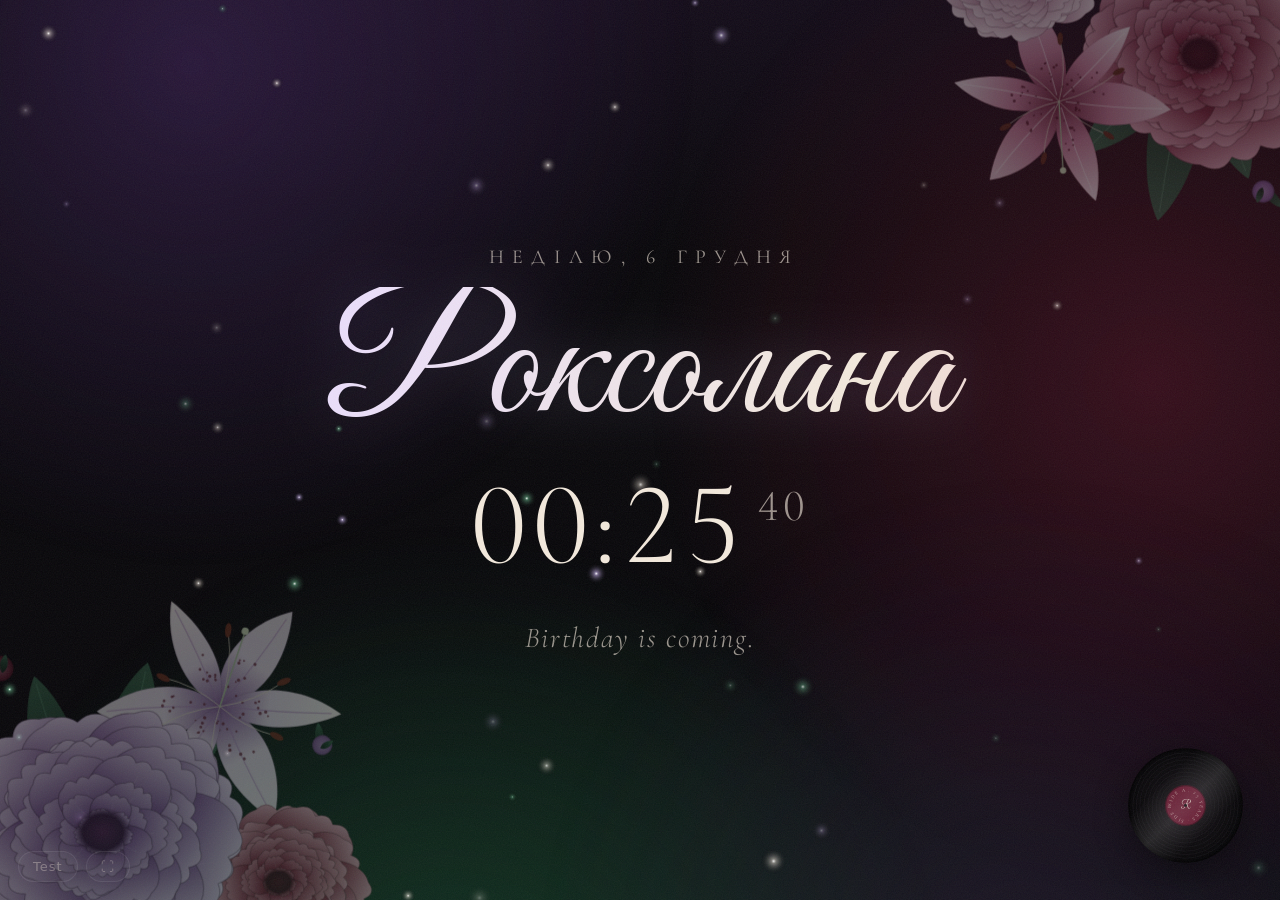
==== index.html @ 9bd8ae2c "Birthday TV wallpaper for Roksolana's 25th Idle wallpaper with clock, automatic 60s countdown at 23:" ====
<!doctype html>
<html lang="uk">
<head>
  <meta charset="utf-8">
  <meta name="viewport" content="width=device-width, initial-scale=1">
  <title>Роксолана · 25</title>
  <meta name="theme-color" content="#08070a">
  <link rel="icon" href="data:image/svg+xml,<svg xmlns='http://www.w3.org/2000/svg' viewBox='0 0 64 64'><circle cx='32' cy='32' r='30' fill='%235c1427'/><text x='32' y='42' font-size='28' text-anchor='middle' fill='%23f3e9dc' font-family='Georgia,serif'>25</text></svg>">
  <link rel="preload" href="assets/fonts/GreatVibes-400-cyrillic.woff2" as="font" type="font/woff2" crossorigin>
  <link rel="preload" href="assets/fonts/CormorantGaramond-300-cyrillic.woff2" as="font" type="font/woff2" crossorigin>
  <link rel="stylesheet" href="assets/fonts/fonts.css">
  <link rel="stylesheet" href="style.css">
</head>
<body class="state-idle">

  <!-- slowly drifting colour fields: black · green · purple · burgundy -->
  <div class="bg" aria-hidden="true">
    <div class="blob b1"></div>
    <div class="blob b2"></div>
    <div class="blob b3"></div>
    <div class="blob b4"></div>
  </div>

  <canvas id="ambient" aria-hidden="true"></canvas>
  <canvas id="fireworks" aria-hidden="true"></canvas>

  <!-- procedural peonies & lilies (drawn by flowers.js) -->
  <div class="flowers fl-a" aria-hidden="true"></div>
  <div class="flowers fl-b" aria-hidden="true"></div>

  <!-- ───────── before midnight ───────── -->
  <section id="idle" class="scene">
    <p class="eyebrow" id="idle-date"></p>
    <h1 class="script idle-name">Роксолана</h1>
    <div class="clock" id="clock">--:--<span>--</span></div>
    <p class="whisper">Birthday is coming.</p>
  </section>

  <!-- ───────── the last minute ───────── -->
  <section id="countdown" class="scene" aria-live="polite">
    <p class="eyebrow cd-label">до двадцяти п'яти</p>
    <div class="cd-wrap">
      <svg class="ring" viewBox="0 0 200 200" aria-hidden="true">
        <defs>
          <linearGradient id="ringGrad" x1="0" y1="0" x2="1" y2="1">
            <stop offset="0" stop-color="#d9c2ff"/>
            <stop offset=".55" stop-color="#b8456f"/>
            <stop offset="1" stop-color="#6fbf93"/>
          </linearGradient>
        </defs>
        <circle class="ring-track" cx="100" cy="100" r="92"/>
        <circle class="ring-bar" id="ring-bar" cx="100" cy="100" r="92"/>
      </svg>
      <div class="cd-num" id="cd-num">60</div>
    </div>
    <p class="cd-wish script">загадай бажання</p>
  </section>

  <!-- ───────── 00:00 and after ───────── -->
  <section id="celebrate" class="scene">
    <div class="polaroids left" id="pl-left"></div>
    <div class="polaroids right" id="pl-right"></div>

    <div class="center">
      <div class="age" aria-hidden="true"><span>25</span></div>
      <p class="greet script"><span>З днем народження,</span></p>
      <h1 class="name" id="name"></h1>
      <p class="note">ти — моя улюблена історія</p>
    </div>

    <footer class="quote" id="quote">
      <p class="q-text"></p>
      <p class="q-by"></p>
    </footer>
  </section>

  <!-- the record that is (really) playing in the living room -->
  <div class="vinyl" aria-hidden="true">
    <svg viewBox="0 0 200 200">
      <defs>
        <radialGradient id="vinylShine" cx=".5" cy=".5" r=".5">
          <stop offset=".3" stop-color="#151316"/>
          <stop offset=".95" stop-color="#050506"/>
          <stop offset="1" stop-color="#000"/>
        </radialGradient>
        <linearGradient id="vinylGloss" x1="0" y1="0" x2="1" y2="1">
          <stop offset=".3" stop-color="#fff" stop-opacity="0"/>
          <stop offset=".5" stop-color="#fff" stop-opacity=".13"/>
          <stop offset=".7" stop-color="#fff" stop-opacity="0"/>
        </linearGradient>
        <path id="labelArc" d="M100,100 m-24,0 a24,24 0 1,1 48,0 a24,24 0 1,1 -48,0"/>
      </defs>
      <g class="vinyl-disc">
        <circle cx="100" cy="100" r="98" fill="url(#vinylShine)"/>
        <g fill="none" stroke="#2a262c" stroke-width=".6" opacity=".9">
          <circle cx="100" cy="100" r="90"/><circle cx="100" cy="100" r="84"/>
          <circle cx="100" cy="100" r="78"/><circle cx="100" cy="100" r="71"/>
          <circle cx="100" cy="100" r="64"/><circle cx="100" cy="100" r="57"/>
          <circle cx="100" cy="100" r="50"/><circle cx="100" cy="100" r="44"/>
        </g>
        <circle cx="100" cy="100" r="34" fill="#6b1830"/>
        <circle cx="100" cy="100" r="34" fill="none" stroke="#3e0d1b" stroke-width="2"/>
        <text font-family="Cormorant Garamond, serif" font-size="8.5" letter-spacing="2.4" fill="#f3e9dc" opacity=".85">
          <textPath href="#labelArc">SIDE A · 25 YEARS · SIDE B · TOGETHER ·</textPath>
        </text>
        <text x="100" y="105" text-anchor="middle" font-family="Great Vibes, cursive" font-size="16" fill="#f3e9dc">R</text>
        <circle cx="100" cy="100" r="2.4" fill="#08070a"/>
      </g>
      <circle cx="100" cy="100" r="98" fill="url(#vinylGloss)"/>
    </svg>
  </div>

  <div class="flash" aria-hidden="true"></div>
  <div class="grain" aria-hidden="true"></div>

  <div class="controls" id="controls">
    <button id="btn-test" title="Run the 60-second countdown now (T)">Test</button>
    <button id="btn-fs" title="Fullscreen (F)" aria-label="Fullscreen">⛶</button>
  </div>

  <script src="config.js"></script>
  <script src="flowers.js"></script>
  <script src="effects.js"></script>
  <script src="app.js"></script>
</body>
</html>
---- assets/fonts/fonts.css ----
@font-face {
  font-family: 'Caveat';
  font-style: normal;
  font-weight: 500;
  font-display: swap;
  src: url(Caveat-500-cyrillic.woff2) format('woff2');
  unicode-range: U+0301, U+0400-045F, U+0490-0491, U+04B0-04B1, U+2116;
}
@font-face {
  font-family: 'Caveat';
  font-style: normal;
  font-weight: 500;
  font-display: swap;
  src: url(Caveat-500-latin-ext.woff2) format('woff2');
  unicode-range: U+0100-02BA, U+02BD-02C5, U+02C7-02CC, U+02CE-02D7, U+02DD-02FF, U+0304, U+0308, U+0329, U+1D00-1DBF, U+1E00-1E9F, U+1EF2-1EFF, U+2020, U+20A0-20AB, U+20AD-20C4, U+2113, U+2C60-2C7F, U+A720-A7FF;
}
@font-face {
  font-family: 'Caveat';
  font-style: normal;
  font-weight: 500;
  font-display: swap;
  src: url(Caveat-500-latin.woff2) format('woff2');
  unicode-range: U+0000-00FF, U+0131, U+0152-0153, U+02BB-02BC, U+02C6, U+02DA, U+02DC, U+0304, U+0308, U+0329, U+2000-206F, U+20AC, U+2122, U+2191, U+2193, U+2212, U+2215, U+FEFF, U+FFFD;
}
@font-face {
  font-family: 'Cormorant Garamond';
  font-style: italic;
  font-weight: 300;
  font-display: swap;
  src: url(CormorantGaramond-300i-cyrillic.woff2) format('woff2');
  unicode-range: U+0301, U+0400-045F, U+0490-0491, U+04B0-04B1, U+2116;
}
@font-face {
  font-family: 'Cormorant Garamond';
  font-style: italic;
  font-weight: 300;
  font-display: swap;
  src: url(CormorantGaramond-300i-latin-ext.woff2) format('woff2');
  unicode-range: U+0100-02BA, U+02BD-02C5, U+02C7-02CC, U+02CE-02D7, U+02DD-02FF, U+0304, U+0308, U+0329, U+1D00-1DBF, U+1E00-1E9F, U+1EF2-1EFF, U+2020, U+20A0-20AB, U+20AD-20C4, U+2113, U+2C60-2C7F, U+A720-A7FF;
}
@font-face {
  font-family: 'Cormorant Garamond';
  font-style: italic;
  font-weight: 300;
  font-display: swap;
  src: url(CormorantGaramond-300i-latin.woff2) format('woff2');
  unicode-range: U+0000-00FF, U+0131, U+0152-0153, U+02BB-02BC, U+02C6, U+02DA, U+02DC, U+0304, U+0308, U+0329, U+2000-206F, U+20AC, U+2122, U+2191, U+2193, U+2212, U+2215, U+FEFF, U+FFFD;
}
@font-face {
  font-family: 'Cormorant Garamond';
  font-style: italic;
  font-weight: 400;
  font-display: swap;
  src: url(CormorantGaramond-400i-cyrillic.woff2) format('woff2');
  unicode-range: U+0301, U+0400-045F, U+0490-0491, U+04B0-04B1, U+2116;
}
@font-face {
  font-family: 'Cormorant Garamond';
  font-style: italic;
  font-weight: 400;
  font-display: swap;
  src: url(CormorantGaramond-400i-latin-ext.woff2) format('woff2');
  unicode-range: U+0100-02BA, U+02BD-02C5, U+02C7-02CC, U+02CE-02D7, U+02DD-02FF, U+0304, U+0308, U+0329, U+1D00-1DBF, U+1E00-1E9F, U+1EF2-1EFF, U+2020, U+20A0-20AB, U+20AD-20C4, U+2113, U+2C60-2C7F, U+A720-A7FF;
}
@font-face {
  font-family: 'Cormorant Garamond';
  font-style: italic;
  font-weight: 400;
  font-display: swap;
  src: url(CormorantGaramond-400i-latin.woff2) format('woff2');
  unicode-range: U+0000-00FF, U+0131, U+0152-0153, U+02BB-02BC, U+02C6, U+02DA, U+02DC, U+0304, U+0308, U+0329, U+2000-206F, U+20AC, U+2122, U+2191, U+2193, U+2212, U+2215, U+FEFF, U+FFFD;
}
@font-face {
  font-family: 'Cormorant Garamond';
  font-style: normal;
  font-weight: 300;
  font-display: swap;
  src: url(CormorantGaramond-300-cyrillic.woff2) format('woff2');
  unicode-range: U+0301, U+0400-045F, U+0490-0491, U+04B0-04B1, U+2116;
}
@font-face {
  font-family: 'Cormorant Garamond';
  font-style: normal;
  font-weight: 300;
  font-display: swap;
  src: url(CormorantGaramond-300-latin-ext.woff2) format('woff2');
  unicode-range: U+0100-02BA, U+02BD-02C5, U+02C7-02CC, U+02CE-02D7, U+02DD-02FF, U+0304, U+0308, U+0329, U+1D00-1DBF, U+1E00-1E9F, U+1EF2-1EFF, U+2020, U+20A0-20AB, U+20AD-20C4, U+2113, U+2C60-2C7F, U+A720-A7FF;
}
@font-face {
  font-family: 'Cormorant Garamond';
  font-style: normal;
  font-weight: 300;
  font-display: swap;
  src: url(CormorantGaramond-300-latin.woff2) format('woff2');
  unicode-range: U+0000-00FF, U+0131, U+0152-0153, U+02BB-02BC, U+02C6, U+02DA, U+02DC, U+0304, U+0308, U+0329, U+2000-206F, U+20AC, U+2122, U+2191, U+2193, U+2212, U+2215, U+FEFF, U+FFFD;
}
@font-face {
  font-family: 'Cormorant Garamond';
  font-style: normal;
  font-weight: 400;
  font-display: swap;
  src: url(CormorantGaramond-400-cyrillic.woff2) format('woff2');
  unicode-range: U+0301, U+0400-045F, U+0490-0491, U+04B0-04B1, U+2116;
}
@font-face {
  font-family: 'Cormorant Garamond';
  font-style: normal;
  font-weight: 400;
  font-display: swap;
  src: url(CormorantGaramond-400-latin-ext.woff2) format('woff2');
  unicode-range: U+0100-02BA, U+02BD-02C5, U+02C7-02CC, U+02CE-02D7, U+02DD-02FF, U+0304, U+0308, U+0329, U+1D00-1DBF, U+1E00-1E9F, U+1EF2-1EFF, U+2020, U+20A0-20AB, U+20AD-20C4, U+2113, U+2C60-2C7F, U+A720-A7FF;
}
@font-face {
  font-family: 'Cormorant Garamond';
  font-style: normal;
  font-weight: 400;
  font-display: swap;
  src: url(CormorantGaramond-400-latin.woff2) format('woff2');
  unicode-range: U+0000-00FF, U+0131, U+0152-0153, U+02BB-02BC, U+02C6, U+02DA, U+02DC, U+0304, U+0308, U+0329, U+2000-206F, U+20AC, U+2122, U+2191, U+2193, U+2212, U+2215, U+FEFF, U+FFFD;
}
@font-face {
  font-family: 'Cormorant Garamond';
  font-style: normal;
  font-weight: 600;
  font-display: swap;
  src: url(CormorantGaramond-600-cyrillic.woff2) format('woff2');
  unicode-range: U+0301, U+0400-045F, U+0490-0491, U+04B0-04B1, U+2116;
}
@font-face {
  font-family: 'Cormorant Garamond';
  font-style: normal;
  font-weight: 600;
  font-display: swap;
  src: url(CormorantGaramond-600-latin-ext.woff2) format('woff2');
  unicode-range: U+0100-02BA, U+02BD-02C5, U+02C7-02CC, U+02CE-02D7, U+02DD-02FF, U+0304, U+0308, U+0329, U+1D00-1DBF, U+1E00-1E9F, U+1EF2-1EFF, U+2020, U+20A0-20AB, U+20AD-20C4, U+2113, U+2C60-2C7F, U+A720-A7FF;
}
@font-face {
  font-family: 'Cormorant Garamond';
  font-style: normal;
  font-weight: 600;
  font-display: swap;
  src: url(CormorantGaramond-600-latin.woff2) format('woff2');
  unicode-range: U+0000-00FF, U+0131, U+0152-0153, U+02BB-02BC, U+02C6, U+02DA, U+02DC, U+0304, U+0308, U+0329, U+2000-206F, U+20AC, U+2122, U+2191, U+2193, U+2212, U+2215, U+FEFF, U+FFFD;
}
@font-face {
  font-family: 'Great Vibes';
  font-style: normal;
  font-weight: 400;
  font-display: swap;
  src: url(GreatVibes-400-cyrillic.woff2) format('woff2');
  unicode-range: U+0301, U+0400-045F, U+0490-0491, U+04B0-04B1, U+2116;
}
@font-face {
  font-family: 'Great Vibes';
  font-style: normal;
  font-weight: 400;
  font-display: swap;
  src: url(GreatVibes-400-latin-ext.woff2) format('woff2');
  unicode-range: U+0100-02BA, U+02BD-02C5, U+02C7-02CC, U+02CE-02D7, U+02DD-02FF, U+0304, U+0308, U+0329, U+1D00-1DBF, U+1E00-1E9F, U+1EF2-1EFF, U+2020, U+20A0-20AB, U+20AD-20C4, U+2113, U+2C60-2C7F, U+A720-A7FF;
}
@font-face {
  font-family: 'Great Vibes';
  font-style: normal;
  font-weight: 400;
  font-display: swap;
  src: url(GreatVibes-400-latin.woff2) format('woff2');
  unicode-range: U+0000-00FF, U+0131, U+0152-0153, U+02BB-02BC, U+02C6, U+02DA, U+02DC, U+0304, U+0308, U+0329, U+2000-206F, U+20AC, U+2122, U+2191, U+2193, U+2212, U+2215, U+FEFF, U+FFFD;
}
---- style.css ----
/* ───────────────────────── palette ───────────────────────── */
:root {
  --ink: #08070a;
  --ivory: #f3e9dc;
  --ivory-dim: rgba(243, 233, 220, .62);
  --lilac: #cdb6f2;
  --purple: #4b2a6b;
  --plum: #2c1438;
  --burgundy: #6b1830;
  --wine: #9c2c4f;
  --green: #163a28;
  --moss: #6fbf93;

  --serif: "Cormorant Garamond", "Cormorant", Georgia, "Times New Roman", serif;
  --script: "Great Vibes", "Snell Roundhand", cursive;
  --hand: "Caveat", "Segoe Print", cursive;

  /* everything scales with the screen, so 1080p and 4K TVs look the same */
  --u: 1vmin;
}

* { box-sizing: border-box; margin: 0; padding: 0; }

html, body {
  width: 100%;
  height: 100%;
  overflow: hidden;
  background: var(--ink);
  color: var(--ivory);
  font-family: var(--serif);
  -webkit-font-smoothing: antialiased;
  text-rendering: optimizeLegibility;
}

body.hide-cursor, body.hide-cursor * { cursor: none !important; }

/* ───────────────────────── background ───────────────────────── */
.bg {
  position: fixed;
  inset: 0;
  overflow: hidden;
  background:
    radial-gradient(120% 90% at 50% 120%, #10261a 0%, transparent 60%),
    radial-gradient(100% 80% at 50% -20%, #1b0f24 0%, transparent 60%),
    var(--ink);
}
.blob {
  position: absolute;
  width: 90vmax;
  height: 90vmax;
  border-radius: 50%;
  opacity: .55;
  will-change: transform;
}
.b1 { background: radial-gradient(circle, rgba(75, 42, 107, .85) 0%, rgba(75, 42, 107, 0) 62%); left: -30vmax; top: -40vmax; animation: drift1 38s ease-in-out infinite alternate; }
.b2 { background: radial-gradient(circle, rgba(107, 24, 48, .85) 0%, rgba(107, 24, 48, 0) 62%); right: -35vmax; top: -15vmax; animation: drift2 46s ease-in-out infinite alternate; }
.b3 { background: radial-gradient(circle, rgba(22, 74, 48, .9) 0%, rgba(22, 74, 48, 0) 62%); left: -10vmax; bottom: -55vmax; animation: drift3 52s ease-in-out infinite alternate; }
.b4 { background: radial-gradient(circle, rgba(44, 20, 56, .9) 0%, rgba(44, 20, 56, 0) 60%); right: -25vmax; bottom: -50vmax; animation: drift1 60s ease-in-out infinite alternate-reverse; }

@keyframes drift1 { to { transform: translate(18vmax, 14vmax) scale(1.15); } }
@keyframes drift2 { to { transform: translate(-20vmax, 18vmax) scale(.9); } }
@keyframes drift3 { to { transform: translate(24vmax, -10vmax) scale(1.2); } }

/* during the countdown the room gets darker and closer */
.state-countdown .blob { opacity: .32; transition: opacity 3s; }
.state-countdown .bg::after {
  content: "";
  position: absolute;
  inset: 0;
  background: radial-gradient(ellipse at center, transparent 30%, rgba(0, 0, 0, .75) 100%);
  animation: fadeIn 2s both;
}
.state-celebrate .blob { opacity: .7; transition: opacity 4s; }

canvas { position: fixed; inset: 0; width: 100%; height: 100%; pointer-events: none; }
#ambient { z-index: 1; }
#fireworks { z-index: 2; mix-blend-mode: screen; }

.grain {
  position: fixed;
  inset: -50%;
  z-index: 50;
  pointer-events: none;
  opacity: .07;
  background-image: url("data:image/svg+xml,%3Csvg xmlns='http://www.w3.org/2000/svg' width='220' height='220'%3E%3Cfilter id='n'%3E%3CfeTurbulence type='fractalNoise' baseFrequency='.85' numOctaves='3' stitchTiles='stitch'/%3E%3C/filter%3E%3Crect width='100%25' height='100%25' filter='url(%23n)'/%3E%3C/svg%3E");
}

.flash {
  position: fixed;
  inset: 0;
  z-index: 40;
  pointer-events: none;
  background: radial-gradient(circle at 50% 50%, #fff 0%, #f6e6ff 35%, rgba(205, 182, 242, 0) 75%);
  opacity: 0;
}
.flash.go { animation: flash 1.6s ease-out; }
@keyframes flash { 0% { opacity: 0; } 8% { opacity: .95; } 100% { opacity: 0; } }

/* ───────────────────────── flowers ───────────────────────── */
.flowers {
  position: fixed;
  z-index: 3;
  pointer-events: none;
  transition: transform 6s cubic-bezier(.2, .7, .2, 1), opacity 4s, filter 4s;
}
.flowers svg { width: 100%; height: 100%; overflow: visible; }
.fl-a { left: calc(var(--u) * -14); bottom: calc(var(--u) * -16); width: calc(var(--u) * 62); height: calc(var(--u) * 62); transform-origin: 20% 80%; }
.fl-b { right: calc(var(--u) * -14); top: calc(var(--u) * -16); width: calc(var(--u) * 58); height: calc(var(--u) * 58); transform-origin: 80% 20%; }

.state-idle .flowers { opacity: .55; filter: saturate(.8) brightness(.8); transform: scale(.9); }
.state-countdown .flowers { opacity: .22; filter: saturate(.6) brightness(.6); transform: scale(.82); }
.state-celebrate .flowers { opacity: 1; filter: none; transform: scale(1); }

.flowers .sway { animation: sway 14s ease-in-out infinite alternate; transform-box: fill-box; transform-origin: 50% 100%; }
.flowers .sway:nth-child(2n) { animation-duration: 17s; animation-delay: -5s; }
.flowers .sway:nth-child(3n) { animation-duration: 21s; animation-delay: -9s; }
@keyframes sway { from { transform: rotate(-2.2deg); } to { transform: rotate(2.4deg); } }

/* ───────────────────────── vinyl ───────────────────────── */
.vinyl {
  position: fixed;
  z-index: 4;
  right: calc(var(--u) * 4);
  bottom: calc(var(--u) * 4);
  width: calc(var(--u) * 13);
  height: calc(var(--u) * 13);
  filter: drop-shadow(0 calc(var(--u) * 1) calc(var(--u) * 2) rgba(0, 0, 0, .6));
  opacity: .9;
  transition: opacity 2s, transform 2s;
}
.vinyl svg { width: 100%; height: 100%; }
.vinyl-disc { transform-origin: 100px 100px; animation: spin 1.8s linear infinite; } /* 33⅓ rpm */
@keyframes spin { to { transform: rotate(360deg); } }
.state-countdown .vinyl { opacity: .25; transform: scale(.85); }

/* ───────────────────────── scenes ───────────────────────── */
.scene {
  position: fixed;
  inset: 0;
  z-index: 10;
  display: flex;
  flex-direction: column;
  align-items: center;
  justify-content: center;
  text-align: center;
  opacity: 0;
  visibility: hidden;
  transition: opacity 1.4s ease, visibility 0s linear 1.4s;
}
.state-idle #idle,
.state-countdown #countdown,
.state-celebrate #celebrate {
  opacity: 1;
  visibility: visible;
  transition: opacity 1.4s ease, visibility 0s;
}

.script { font-family: var(--script); font-weight: 400; }

.eyebrow {
  font-family: var(--serif);
  font-weight: 400;
  font-size: calc(var(--u) * 2.2);
  letter-spacing: .42em;
  text-transform: uppercase;
  color: var(--ivory-dim);
  padding-left: .42em; /* optically balance letter-spacing */
}

/* idle */
.idle-name {
  font-size: calc(var(--u) * 19);
  line-height: 1;
  margin: calc(var(--u) * 2) 0 calc(var(--u) * 1);
  background: linear-gradient(100deg, #e9dcff 0%, #f3e9dc 40%, #e7b3c6 70%, #cdb6f2 100%);
  background-size: 200% 100%;
  -webkit-background-clip: text;
  background-clip: text;
  color: transparent;
  animation: shimmer 9s ease-in-out infinite alternate;
  filter: drop-shadow(0 0 calc(var(--u) * 3) rgba(205, 182, 242, .25));
  padding: 0 .3em;
}
@keyframes shimmer { from { background-position: 0% 50%; } to { background-position: 100% 50%; } }

.clock {
  font-weight: 300;
  font-size: calc(var(--u) * 13);
  letter-spacing: .04em;
  font-variant-numeric: lining-nums tabular-nums;
  line-height: 1;
  color: var(--ivory);
}
.clock span {
  font-size: .38em;
  margin-left: .25em;
  color: var(--ivory-dim);
  vertical-align: .95em;
}
.whisper {
  margin-top: calc(var(--u) * 4);
  font-style: italic;
  font-weight: 300;
  font-size: calc(var(--u) * 3.2);
  color: var(--ivory-dim);
  letter-spacing: .06em;
}

/* countdown */
.cd-wrap {
  position: relative;
  width: calc(var(--u) * 66);
  height: calc(var(--u) * 66);
  margin: calc(var(--u) * 2) 0;
  display: grid;
  place-items: center;
}
.ring { position: absolute; inset: 0; transform: rotate(-90deg); overflow: visible; }
.ring circle { fill: none; stroke-width: 1.1; }
.ring-track { stroke: rgba(243, 233, 220, .1); }
.ring-bar {
  stroke: url(#ringGrad);
  stroke-linecap: round;
  stroke-dasharray: 578.05;
  filter: drop-shadow(0 0 3px rgba(205, 182, 242, .7));
}
.cd-num {
  font-weight: 300;
  font-size: calc(var(--u) * 34);
  line-height: 1;
  font-variant-numeric: lining-nums tabular-nums;
  color: var(--ivory);
  text-shadow: 0 0 calc(var(--u) * 4) rgba(205, 182, 242, .35);
}
.cd-num.tick { animation: tick 1s cubic-bezier(.2, .8, .2, 1); }
@keyframes tick {
  0% { opacity: 0; transform: scale(1.18); filter: blur(calc(var(--u) * 1.2)); }
  35% { opacity: 1; transform: scale(1); filter: blur(0); }
  100% { opacity: .92; transform: scale(.985); }
}
.final .cd-num { color: #ffe8f0; text-shadow: 0 0 calc(var(--u) * 5) rgba(184, 69, 111, .9), 0 0 calc(var(--u) * 12) rgba(205, 182, 242, .45); }
.final .cd-wrap { animation: heartbeat 1s ease-in-out infinite; }
@keyframes heartbeat { 0%, 100% { transform: scale(1); } 14% { transform: scale(1.04); } 28% { transform: scale(1); } 42% { transform: scale(1.025); } }

.cd-wish {
  font-size: calc(var(--u) * 7);
  color: var(--lilac);
  opacity: 0;
  transform: translateY(calc(var(--u) * 2));
  transition: opacity 2s, transform 2s;
  height: calc(var(--u) * 8);
}
.final .cd-wish { opacity: 1; transform: none; }

/* ───────────────────────── celebration ───────────────────────── */
#celebrate .center {
  position: relative;
  width: 52vw;
  display: flex;
  flex-direction: column;
  align-items: center;
  margin-top: calc(var(--u) * -6);
}

.age {
  position: absolute;
  left: 50%;
  top: 50%;
  transform: translate(-50%, -52%);
  z-index: -1;
  pointer-events: none;
}
.age span {
  display: block;
  font-weight: 300;
  font-size: calc(var(--u) * 74);
  line-height: .8;
  letter-spacing: -.02em;
  color: transparent;
  -webkit-text-stroke: calc(var(--u) * .16) rgba(205, 182, 242, .26);
  background: linear-gradient(120deg, rgba(205, 182, 242, 0) 30%, rgba(255, 240, 250, .22) 50%, rgba(205, 182, 242, 0) 70%);
  background-size: 300% 100%;
  -webkit-background-clip: text;
  background-clip: text;
  opacity: 0;
}
.state-celebrate .age span { animation: ageIn 3.5s cubic-bezier(.2, .7, .2, 1) 2.2s forwards, ageShine 7s ease-in-out 6s infinite; }
@keyframes ageIn { from { opacity: 0; transform: scale(.7); filter: blur(calc(var(--u) * 3)); } to { opacity: 1; transform: none; filter: none; } }
@keyframes ageShine { 0% { background-position: 100% 0; } 60%, 100% { background-position: 0% 0; } }

.greet {
  font-size: calc(var(--u) * 9.5);
  line-height: 1.25;
  color: var(--lilac);
  padding: 0 .4em;
  text-shadow: 0 0 calc(var(--u) * 3) rgba(205, 182, 242, .25);
}
/* "handwriting" reveal: the line is uncovered left to right */
.greet span { display: inline-block; clip-path: inset(-20% 100% -40% 0); }
.state-celebrate .greet span { animation: write 2.6s cubic-bezier(.45, .1, .3, 1) .7s forwards; }
@keyframes write { to { clip-path: inset(-20% -5% -40% -5%); } }

.name {
  font-family: var(--serif);
  font-weight: 300;
  font-size: calc(var(--u) * 11.5);
  line-height: 1.05;
  letter-spacing: .12em;
  padding-left: .12em;
  text-transform: uppercase;
  white-space: nowrap;
  color: var(--ivory);
  text-shadow: 0 0 calc(var(--u) * 4) rgba(156, 44, 79, .55), 0 calc(var(--u) * .4) calc(var(--u) * 1) rgba(0, 0, 0, .5);
}
.name .l { display: inline-block; opacity: 0; transform: translateY(.35em); filter: blur(.08em); }
.state-celebrate .name .l { animation: rise 1.4s cubic-bezier(.2, .8, .2, 1) forwards; animation-delay: calc(1.6s + var(--i) * .09s); }
@keyframes rise { to { opacity: 1; transform: none; filter: none; } }

.note {
  margin-top: calc(var(--u) * 3);
  font-style: italic;
  font-weight: 300;
  font-size: calc(var(--u) * 3.6);
  letter-spacing: .05em;
  color: var(--ivory-dim);
  opacity: 0;
}
.note::before, .note::after {
  content: "";
  display: inline-block;
  width: calc(var(--u) * 6);
  height: 1px;
  margin: 0 .8em;
  vertical-align: middle;
  background: linear-gradient(90deg, transparent, var(--ivory-dim), transparent);
}
.state-celebrate .note { animation: fadeUp 2s ease 4.4s forwards; }

@keyframes fadeIn { from { opacity: 0; } to { opacity: 1; } }
@keyframes fadeUp { from { opacity: 0; transform: translateY(calc(var(--u) * 2)); } to { opacity: 1; transform: none; } }

/* quotes */
.quote {
  position: absolute;
  left: 50%;
  bottom: calc(var(--u) * 6);
  width: min(58vw, calc(var(--u) * 120));
  transform: translateX(-50%);
  text-align: center;
  opacity: 0;
}
.state-celebrate .quote { animation: fadeIn 2s ease 7s forwards; }
.q-text, .q-by { transition: opacity 1.4s ease, transform 1.4s ease; }
.q-text { font-style: italic; font-weight: 300; font-size: calc(var(--u) * 3.1); line-height: 1.35; color: var(--ivory); }
.q-by { margin-top: calc(var(--u) * 1); font-size: calc(var(--u) * 1.8); letter-spacing: .32em; text-transform: uppercase; color: var(--ivory-dim); }
.quote.swap .q-text, .quote.swap .q-by { opacity: 0; transform: translateY(calc(var(--u) * 1)); }

/* polaroids */
.polaroids {
  position: absolute;
  top: 0;
  bottom: 0;
  width: 24vw;
  pointer-events: none;
}
.polaroids.left { left: 1vw; }
.polaroids.right { right: 1vw; }

.slot { position: absolute; width: calc(var(--u) * 25); }
.left .slot:nth-child(1)  { left: 4%;  top: 6%;  --r: -6deg; }
.left .slot:nth-child(2)  { left: 30%; top: 51%; --r: 4deg; }
.right .slot:nth-child(1) { right: 26%; top: 5%;  --r: 5deg; }
.right .slot:nth-child(2) { right: 3%; top: 49%; --r: -4deg; }

.polaroid {
  position: absolute;
  inset: 0 auto auto 0;
  width: 100%;
  padding: calc(var(--u) * 1.4) calc(var(--u) * 1.4) 0;
  background: linear-gradient(170deg, #fbf6ee, #ece2d3);
  border-radius: calc(var(--u) * .3);
  box-shadow:
    0 calc(var(--u) * 2.5) calc(var(--u) * 5) rgba(0, 0, 0, .55),
    0 0 0 1px rgba(0, 0, 0, .15);
  transform: rotate(var(--r));
  opacity: 0;
}
.polaroid .photo {
  width: 100%;
  aspect-ratio: 4 / 5;
  background-size: cover;
  background-position: center 30%;
  background-color: #222;
  box-shadow: inset 0 0 calc(var(--u) * 2) rgba(0, 0, 0, .35);
  filter: contrast(1.03) saturate(.95);
}
.polaroid .cap {
  font-family: var(--hand);
  font-weight: 500;
  color: #2b2230;
  font-size: calc(var(--u) * 2.5);
  line-height: 1.1;
  height: calc(var(--u) * 6.2);
  display: flex;
  align-items: center;
  justify-content: center;
  padding: 0 .4em;
}
/* washi tape */
.polaroid::before {
  content: "";
  position: absolute;
  top: calc(var(--u) * -1.4);
  left: 50%;
  width: calc(var(--u) * 10);
  height: calc(var(--u) * 3);
  transform: translateX(-50%) rotate(-3deg);
  background: rgba(205, 182, 242, .55);
  box-shadow: 0 1px 2px rgba(0, 0, 0, .2);
}
.slot:nth-child(2) .polaroid::before { background: rgba(111, 191, 147, .5); transform: translateX(-50%) rotate(4deg); }
.right .slot:nth-child(1) .polaroid::before { background: rgba(156, 44, 79, .5); }

.polaroid.in { animation: dropIn 1.6s cubic-bezier(.2, .9, .25, 1.05) forwards; }
.polaroid.out { animation: liftOut 1.2s ease-in forwards; }
@keyframes dropIn {
  0% { opacity: 0; transform: translateY(calc(var(--u) * -12)) rotate(calc(var(--r) * -2.5)) scale(1.15); }
  60% { opacity: 1; }
  100% { opacity: 1; transform: rotate(var(--r)); }
}
@keyframes liftOut {
  to { opacity: 0; transform: translateY(calc(var(--u) * 4)) rotate(calc(var(--r) * 2)) scale(.92); }
}
/* gentle float once settled */
.slot { animation: float 9s ease-in-out infinite alternate; }
.slot:nth-child(2) { animation-duration: 11s; animation-delay: -4s; }
@keyframes float { to { transform: translateY(calc(var(--u) * -1.4)); } }

/* ───────────────────────── controls ───────────────────────── */
.controls {
  position: fixed;
  z-index: 60;
  left: calc(var(--u) * 2);
  bottom: calc(var(--u) * 2);
  display: flex;
  gap: 8px;
  opacity: .35;
  transition: opacity .6s;
}
.controls:hover { opacity: 1; }
body.hide-cursor .controls { opacity: 0; pointer-events: none; }
.controls button {
  font: 500 13px/1 system-ui, -apple-system, "Segoe UI", sans-serif;
  letter-spacing: .08em;
  color: var(--ivory);
  background: rgba(255, 255, 255, .08);
  border: 1px solid rgba(255, 255, 255, .22);
  border-radius: 999px;
  padding: 8px 14px;
  cursor: pointer;
  backdrop-filter: blur(6px);
}
.controls button:hover, .controls button:focus-visible { background: rgba(205, 182, 242, .25); outline: none; }

@media (prefers-reduced-motion: reduce) {
  .blob, .vinyl-disc, .slot, .flowers .sway { animation: none !important; }
}
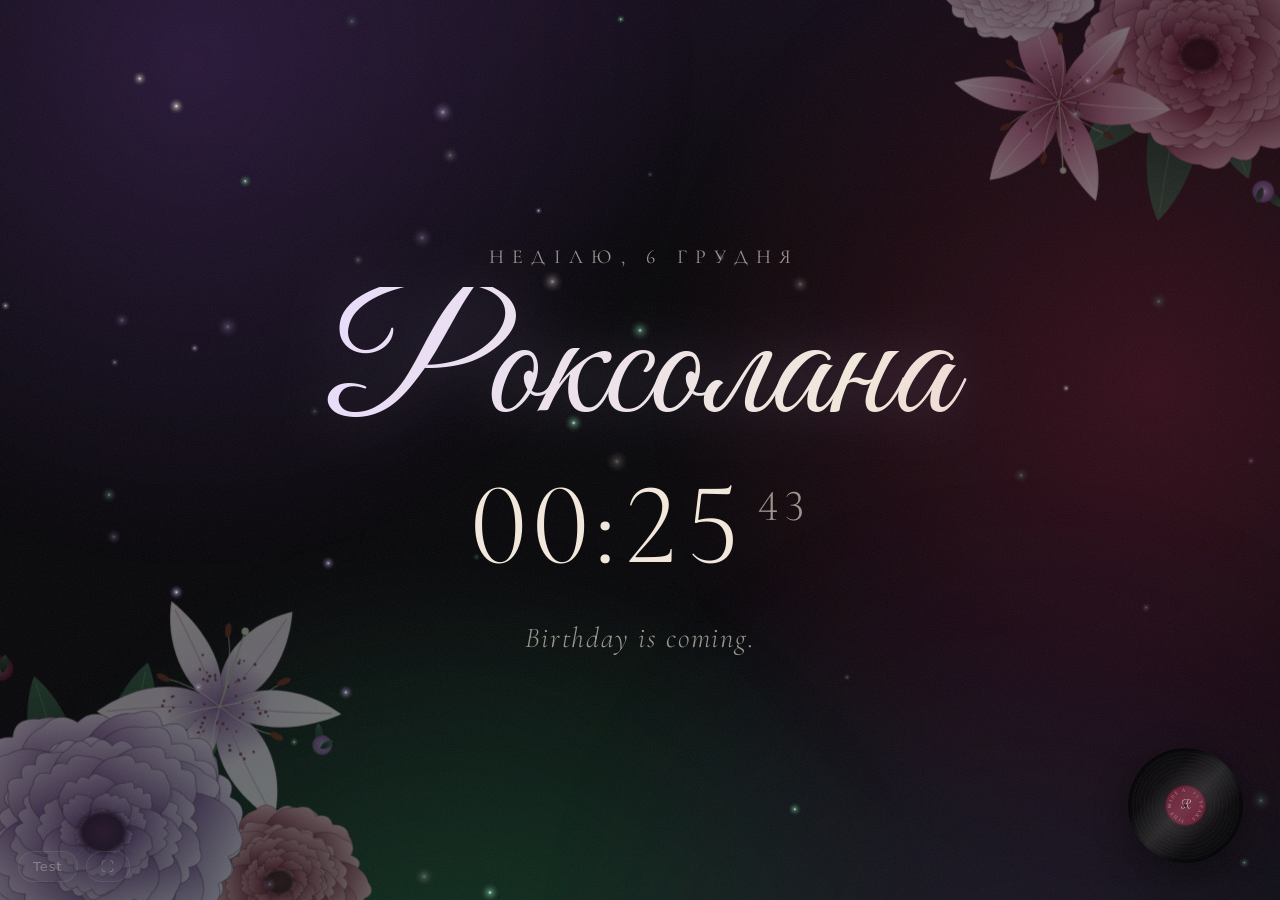
==== commit 54eca331: "Add self-writing love letter, smoother rockets, older TV browser support Co-Authored-By: Claude Opus" ====
--- a/index.html
+++ b/index.html
@@ -68,6 +68,14 @@
       <p class="note">ти — моя улюблена історія</p>
     </div>
 
+    <div class="letter" id="letter" aria-live="polite">
+      <div class="paper">
+        <p class="l-body"></p>
+        <p class="l-sign"></p>
+        <div class="seal" aria-hidden="true"><span>R</span></div>
+      </div>
+    </div>
+
     <footer class="quote" id="quote">
       <p class="q-text"></p>
       <p class="q-by"></p>
--- a/style.css
+++ b/style.css
@@ -394,6 +394,9 @@
   box-shadow: inset 0 0 calc(var(--u) * 2) rgba(0, 0, 0, .35);
   filter: contrast(1.03) saturate(.95);
 }
+.polaroid.square .photo { aspect-ratio: 1 / 1; }
+.polaroid.landscape { width: 128%; left: -14%; top: calc(var(--u) * 5); }
+.polaroid.landscape .photo { aspect-ratio: 3 / 2; background-position: center; }
 .polaroid .cap {
   font-family: var(--hand);
   font-weight: 500;
@@ -462,6 +465,86 @@
 }
 .controls button:hover, .controls button:focus-visible { background: rgba(205, 182, 242, .25); outline: none; }
 
+/* ───────────────────────── the letter ───────────────────────── */
+.letter {
+  position: absolute;
+  inset: 0;
+  display: grid;
+  place-items: center;
+  pointer-events: none;
+  opacity: 0;
+  transition: opacity 1.6s ease;
+}
+#celebrate .center, #celebrate .quote { transition: opacity 1.6s ease, filter 1.6s ease; }
+#celebrate.reading .center, #celebrate.reading .quote > * { opacity: 0; filter: blur(6px); }
+#celebrate.reading .letter { opacity: 1; }
+
+.paper {
+  position: relative;
+  width: calc(var(--u) * 82);
+  max-width: 52vw;
+  padding: calc(var(--u) * 6) calc(var(--u) * 6.5) calc(var(--u) * 7);
+  text-align: left;
+  color: #2b1830;
+  background:
+    radial-gradient(120% 90% at 30% 10%, rgba(255, 255, 255, .55), transparent 60%),
+    radial-gradient(90% 70% at 90% 100%, rgba(156, 112, 72, .16), transparent 70%),
+    linear-gradient(170deg, #f8f0e3, #eadcc6);
+  border-radius: calc(var(--u) * .4);
+  box-shadow: 0 calc(var(--u) * 3) calc(var(--u) * 8) rgba(0, 0, 0, .6), inset 0 0 calc(var(--u) * 4) rgba(120, 80, 40, .18);
+  transform: rotate(-1.2deg) translateY(calc(var(--u) * 3));
+  transition: transform 1.8s cubic-bezier(.2, .8, .2, 1);
+}
+#celebrate.reading .paper { transform: rotate(-1.2deg); }
+.l-body, .l-sign { font-family: var(--hand); font-weight: 500; }
+.l-body {
+  font-size: calc(var(--u) * 3.3);
+  line-height: 1.38;
+  white-space: pre-line;
+  min-height: calc(var(--u) * 40);
+}
+.l-body::after {
+  content: "";
+  display: inline-block;
+  width: .08em;
+  height: 1em;
+  margin-left: .06em;
+  vertical-align: -.12em;
+  background: #6b1830;
+  animation: caret 1s steps(1) infinite;
+}
+.l-body.done::after { display: none; }
+@keyframes caret { 50% { opacity: 0; } }
+.l-sign {
+  margin-top: calc(var(--u) * 2.5);
+  text-align: right;
+  font-size: calc(var(--u) * 4.2);
+  color: #6b1830;
+  opacity: 0;
+  transition: opacity 1.5s;
+}
+.l-sign.on { opacity: 1; }
+.seal {
+  position: absolute;
+  left: calc(var(--u) * 5);
+  bottom: calc(var(--u) * -3.5);
+  width: calc(var(--u) * 9);
+  height: calc(var(--u) * 9);
+  border-radius: 46% 54% 50% 50% / 52% 48% 52% 48%;
+  background: radial-gradient(circle at 38% 32%, #b23a5c, #6b1830 55%, #3e0d1b);
+  box-shadow: 0 calc(var(--u) * .5) calc(var(--u) * 1.2) rgba(0, 0, 0, .45), inset 0 0 0 calc(var(--u) * .9) rgba(0, 0, 0, .18);
+  display: grid;
+  place-items: center;
+}
+.seal span { font-family: var(--script); font-size: calc(var(--u) * 5.4); color: rgba(255, 220, 230, .75); text-shadow: 0 1px 0 rgba(0, 0, 0, .4); transform: translateY(.06em); }
+
+/* older Smart-TV browsers without aspect-ratio */
+@supports not (aspect-ratio: 1 / 1) {
+  .polaroid .photo { height: 0; padding-top: 125%; }
+  .polaroid.square .photo { padding-top: 100%; }
+  .polaroid.landscape .photo { padding-top: 66.6%; }
+}
+
 @media (prefers-reduced-motion: reduce) {
   .blob, .vinyl-disc, .slot, .flowers .sway { animation: none !important; }
 }
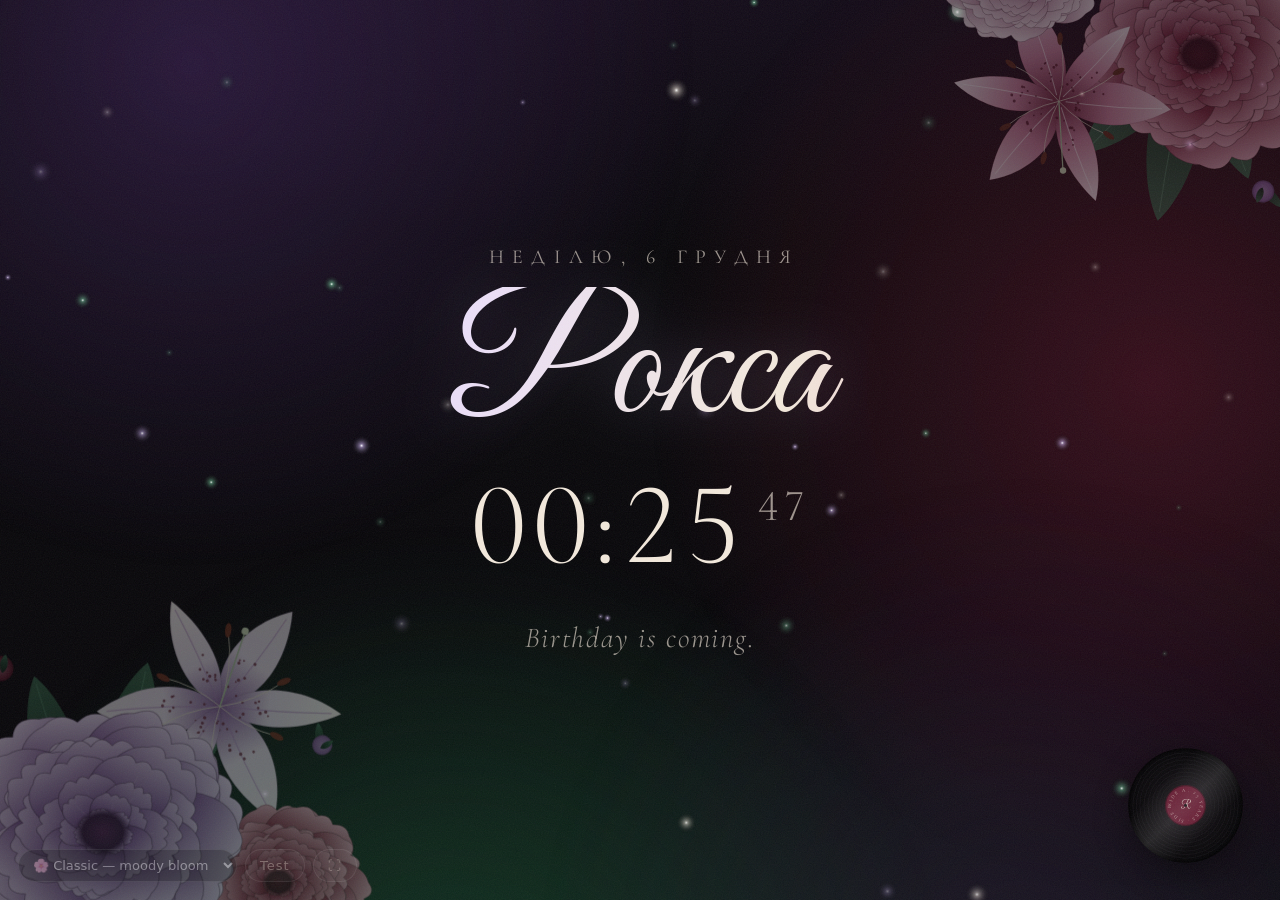
==== commit 60676005: "Add theme system with four new themes; use the short name Рокса - Shared engine with theme hooks (se" ====
--- a/index.html
+++ b/index.html
@@ -3,13 +3,17 @@
 <head>
   <meta charset="utf-8">
   <meta name="viewport" content="width=device-width, initial-scale=1">
-  <title>Роксолана · 25</title>
+  <title>Рокса · 25</title>
   <meta name="theme-color" content="#08070a">
   <link rel="icon" href="data:image/svg+xml,<svg xmlns='http://www.w3.org/2000/svg' viewBox='0 0 64 64'><circle cx='32' cy='32' r='30' fill='%235c1427'/><text x='32' y='42' font-size='28' text-anchor='middle' fill='%23f3e9dc' font-family='Georgia,serif'>25</text></svg>">
   <link rel="preload" href="assets/fonts/GreatVibes-400-cyrillic.woff2" as="font" type="font/woff2" crossorigin>
   <link rel="preload" href="assets/fonts/CormorantGaramond-300-cyrillic.woff2" as="font" type="font/woff2" crossorigin>
   <link rel="stylesheet" href="assets/fonts/fonts.css">
+  <link rel="stylesheet" href="assets/fonts/fonts-modern.css">
   <link rel="stylesheet" href="style.css">
+  <script src="config.js"></script>
+  <!-- picks the theme (?theme=… → saved choice → config) and loads themes/<id>.css -->
+  <script src="themes/registry.js"></script>
 </head>
 <body class="state-idle">
 
@@ -28,10 +32,13 @@
   <div class="flowers fl-a" aria-hidden="true"></div>
   <div class="flowers fl-b" aria-hidden="true"></div>
 
+  <!-- theme decorations (filled by themes/<id>.js) -->
+  <div class="decor" id="decor" aria-hidden="true"></div>
+
   <!-- ───────── before midnight ───────── -->
   <section id="idle" class="scene">
     <p class="eyebrow" id="idle-date"></p>
-    <h1 class="script idle-name">Роксолана</h1>
+    <h1 class="script idle-name" data-fill="short">Рокса</h1>
     <div class="clock" id="clock">--:--<span>--</span></div>
     <p class="whisper">Birthday is coming.</p>
   </section>
@@ -122,13 +129,14 @@
   <div class="grain" aria-hidden="true"></div>
 
   <div class="controls" id="controls">
+    <select id="theme-select" title="Theme (keys 1–9)" aria-label="Theme"></select>
     <button id="btn-test" title="Run the 60-second countdown now (T)">Test</button>
     <button id="btn-fs" title="Fullscreen (F)" aria-label="Fullscreen">⛶</button>
   </div>
 
-  <script src="config.js"></script>
   <script src="flowers.js"></script>
   <script src="effects.js"></script>
+  <script>document.write('<script src="themes/' + window.THEME_ID + '.js"><\/script>');</script>
   <script src="app.js"></script>
 </body>
 </html>
--- a/assets/fonts/fonts-modern.css
+++ b/assets/fonts/fonts-modern.css
@@ -0,0 +1,312 @@
+@font-face {
+  font-family: 'Inter Tight';
+  font-style: italic;
+  font-weight: 300;
+  font-display: swap;
+  src: url(InterTight-300i-cyrillic.woff2) format('woff2');
+  unicode-range: U+0301, U+0400-045F, U+0490-0491, U+04B0-04B1, U+2116;
+}
+@font-face {
+  font-family: 'Inter Tight';
+  font-style: italic;
+  font-weight: 300;
+  font-display: swap;
+  src: url(InterTight-300i-latin-ext.woff2) format('woff2');
+  unicode-range: U+0100-02BA, U+02BD-02C5, U+02C7-02CC, U+02CE-02D7, U+02DD-02FF, U+0304, U+0308, U+0329, U+1D00-1DBF, U+1E00-1E9F, U+1EF2-1EFF, U+2020, U+20A0-20AB, U+20AD-20C4, U+2113, U+2C60-2C7F, U+A720-A7FF;
+}
+@font-face {
+  font-family: 'Inter Tight';
+  font-style: italic;
+  font-weight: 300;
+  font-display: swap;
+  src: url(InterTight-300i-latin.woff2) format('woff2');
+  unicode-range: U+0000-00FF, U+0131, U+0152-0153, U+02BB-02BC, U+02C6, U+02DA, U+02DC, U+0304, U+0308, U+0329, U+2000-206F, U+20AC, U+2122, U+2191, U+2193, U+2212, U+2215, U+FEFF, U+FFFD;
+}
+@font-face {
+  font-family: 'Inter Tight';
+  font-style: normal;
+  font-weight: 300;
+  font-display: swap;
+  src: url(InterTight-300-cyrillic.woff2) format('woff2');
+  unicode-range: U+0301, U+0400-045F, U+0490-0491, U+04B0-04B1, U+2116;
+}
+@font-face {
+  font-family: 'Inter Tight';
+  font-style: normal;
+  font-weight: 300;
+  font-display: swap;
+  src: url(InterTight-300-latin-ext.woff2) format('woff2');
+  unicode-range: U+0100-02BA, U+02BD-02C5, U+02C7-02CC, U+02CE-02D7, U+02DD-02FF, U+0304, U+0308, U+0329, U+1D00-1DBF, U+1E00-1E9F, U+1EF2-1EFF, U+2020, U+20A0-20AB, U+20AD-20C4, U+2113, U+2C60-2C7F, U+A720-A7FF;
+}
+@font-face {
+  font-family: 'Inter Tight';
+  font-style: normal;
+  font-weight: 300;
+  font-display: swap;
+  src: url(InterTight-300-latin.woff2) format('woff2');
+  unicode-range: U+0000-00FF, U+0131, U+0152-0153, U+02BB-02BC, U+02C6, U+02DA, U+02DC, U+0304, U+0308, U+0329, U+2000-206F, U+20AC, U+2122, U+2191, U+2193, U+2212, U+2215, U+FEFF, U+FFFD;
+}
+@font-face {
+  font-family: 'Inter Tight';
+  font-style: normal;
+  font-weight: 500;
+  font-display: swap;
+  src: url(InterTight-500-cyrillic.woff2) format('woff2');
+  unicode-range: U+0301, U+0400-045F, U+0490-0491, U+04B0-04B1, U+2116;
+}
+@font-face {
+  font-family: 'Inter Tight';
+  font-style: normal;
+  font-weight: 500;
+  font-display: swap;
+  src: url(InterTight-500-latin-ext.woff2) format('woff2');
+  unicode-range: U+0100-02BA, U+02BD-02C5, U+02C7-02CC, U+02CE-02D7, U+02DD-02FF, U+0304, U+0308, U+0329, U+1D00-1DBF, U+1E00-1E9F, U+1EF2-1EFF, U+2020, U+20A0-20AB, U+20AD-20C4, U+2113, U+2C60-2C7F, U+A720-A7FF;
+}
+@font-face {
+  font-family: 'Inter Tight';
+  font-style: normal;
+  font-weight: 500;
+  font-display: swap;
+  src: url(InterTight-500-latin.woff2) format('woff2');
+  unicode-range: U+0000-00FF, U+0131, U+0152-0153, U+02BB-02BC, U+02C6, U+02DA, U+02DC, U+0304, U+0308, U+0329, U+2000-206F, U+20AC, U+2122, U+2191, U+2193, U+2212, U+2215, U+FEFF, U+FFFD;
+}
+@font-face {
+  font-family: 'Inter Tight';
+  font-style: normal;
+  font-weight: 800;
+  font-display: swap;
+  src: url(InterTight-800-cyrillic.woff2) format('woff2');
+  unicode-range: U+0301, U+0400-045F, U+0490-0491, U+04B0-04B1, U+2116;
+}
+@font-face {
+  font-family: 'Inter Tight';
+  font-style: normal;
+  font-weight: 800;
+  font-display: swap;
+  src: url(InterTight-800-latin-ext.woff2) format('woff2');
+  unicode-range: U+0100-02BA, U+02BD-02C5, U+02C7-02CC, U+02CE-02D7, U+02DD-02FF, U+0304, U+0308, U+0329, U+1D00-1DBF, U+1E00-1E9F, U+1EF2-1EFF, U+2020, U+20A0-20AB, U+20AD-20C4, U+2113, U+2C60-2C7F, U+A720-A7FF;
+}
+@font-face {
+  font-family: 'Inter Tight';
+  font-style: normal;
+  font-weight: 800;
+  font-display: swap;
+  src: url(InterTight-800-latin.woff2) format('woff2');
+  unicode-range: U+0000-00FF, U+0131, U+0152-0153, U+02BB-02BC, U+02C6, U+02DA, U+02DC, U+0304, U+0308, U+0329, U+2000-206F, U+20AC, U+2122, U+2191, U+2193, U+2212, U+2215, U+FEFF, U+FFFD;
+}
+@font-face {
+  font-family: 'Oswald';
+  font-style: normal;
+  font-weight: 400;
+  font-display: swap;
+  src: url(Oswald-400-cyrillic.woff2) format('woff2');
+  unicode-range: U+0301, U+0400-045F, U+0490-0491, U+04B0-04B1, U+2116;
+}
+@font-face {
+  font-family: 'Oswald';
+  font-style: normal;
+  font-weight: 400;
+  font-display: swap;
+  src: url(Oswald-400-latin-ext.woff2) format('woff2');
+  unicode-range: U+0100-02BA, U+02BD-02C5, U+02C7-02CC, U+02CE-02D7, U+02DD-02FF, U+0304, U+0308, U+0329, U+1D00-1DBF, U+1E00-1E9F, U+1EF2-1EFF, U+2020, U+20A0-20AB, U+20AD-20C4, U+2113, U+2C60-2C7F, U+A720-A7FF;
+}
+@font-face {
+  font-family: 'Oswald';
+  font-style: normal;
+  font-weight: 400;
+  font-display: swap;
+  src: url(Oswald-400-latin.woff2) format('woff2');
+  unicode-range: U+0000-00FF, U+0131, U+0152-0153, U+02BB-02BC, U+02C6, U+02DA, U+02DC, U+0304, U+0308, U+0329, U+2000-206F, U+20AC, U+2122, U+2191, U+2193, U+2212, U+2215, U+FEFF, U+FFFD;
+}
+@font-face {
+  font-family: 'Oswald';
+  font-style: normal;
+  font-weight: 600;
+  font-display: swap;
+  src: url(Oswald-600-cyrillic.woff2) format('woff2');
+  unicode-range: U+0301, U+0400-045F, U+0490-0491, U+04B0-04B1, U+2116;
+}
+@font-face {
+  font-family: 'Oswald';
+  font-style: normal;
+  font-weight: 600;
+  font-display: swap;
+  src: url(Oswald-600-latin-ext.woff2) format('woff2');
+  unicode-range: U+0100-02BA, U+02BD-02C5, U+02C7-02CC, U+02CE-02D7, U+02DD-02FF, U+0304, U+0308, U+0329, U+1D00-1DBF, U+1E00-1E9F, U+1EF2-1EFF, U+2020, U+20A0-20AB, U+20AD-20C4, U+2113, U+2C60-2C7F, U+A720-A7FF;
+}
+@font-face {
+  font-family: 'Oswald';
+  font-style: normal;
+  font-weight: 600;
+  font-display: swap;
+  src: url(Oswald-600-latin.woff2) format('woff2');
+  unicode-range: U+0000-00FF, U+0131, U+0152-0153, U+02BB-02BC, U+02C6, U+02DA, U+02DC, U+0304, U+0308, U+0329, U+2000-206F, U+20AC, U+2122, U+2191, U+2193, U+2212, U+2215, U+FEFF, U+FFFD;
+}
+@font-face {
+  font-family: 'Pangolin';
+  font-style: normal;
+  font-weight: 400;
+  font-display: swap;
+  src: url(Pangolin-400-cyrillic.woff2) format('woff2');
+  unicode-range: U+0301, U+0400-045F, U+0490-0491, U+04B0-04B1, U+2116;
+}
+@font-face {
+  font-family: 'Pangolin';
+  font-style: normal;
+  font-weight: 400;
+  font-display: swap;
+  src: url(Pangolin-400-latin-ext.woff2) format('woff2');
+  unicode-range: U+0100-02BA, U+02BD-02C5, U+02C7-02CC, U+02CE-02D7, U+02DD-02FF, U+0304, U+0308, U+0329, U+1D00-1DBF, U+1E00-1E9F, U+1EF2-1EFF, U+2020, U+20A0-20AB, U+20AD-20C4, U+2113, U+2C60-2C7F, U+A720-A7FF;
+}
+@font-face {
+  font-family: 'Pangolin';
+  font-style: normal;
+  font-weight: 400;
+  font-display: swap;
+  src: url(Pangolin-400-latin.woff2) format('woff2');
+  unicode-range: U+0000-00FF, U+0131, U+0152-0153, U+02BB-02BC, U+02C6, U+02DA, U+02DC, U+0304, U+0308, U+0329, U+2000-206F, U+20AC, U+2122, U+2191, U+2193, U+2212, U+2215, U+FEFF, U+FFFD;
+}
+@font-face {
+  font-family: 'Rubik';
+  font-style: normal;
+  font-weight: 500;
+  font-display: swap;
+  src: url(Rubik-500-cyrillic.woff2) format('woff2');
+  unicode-range: U+0301, U+0400-045F, U+0490-0491, U+04B0-04B1, U+2116;
+}
+@font-face {
+  font-family: 'Rubik';
+  font-style: normal;
+  font-weight: 500;
+  font-display: swap;
+  src: url(Rubik-500-latin-ext.woff2) format('woff2');
+  unicode-range: U+0100-02BA, U+02BD-02C5, U+02C7-02CC, U+02CE-02D7, U+02DD-02FF, U+0304, U+0308, U+0329, U+1D00-1DBF, U+1E00-1E9F, U+1EF2-1EFF, U+2020, U+20A0-20AB, U+20AD-20C4, U+2113, U+2C60-2C7F, U+A720-A7FF;
+}
+@font-face {
+  font-family: 'Rubik';
+  font-style: normal;
+  font-weight: 500;
+  font-display: swap;
+  src: url(Rubik-500-latin.woff2) format('woff2');
+  unicode-range: U+0000-00FF, U+0131, U+0152-0153, U+02BB-02BC, U+02C6, U+02DA, U+02DC, U+0304, U+0308, U+0329, U+2000-206F, U+20AC, U+2122, U+2191, U+2193, U+2212, U+2215, U+FEFF, U+FFFD;
+}
+@font-face {
+  font-family: 'Rubik';
+  font-style: normal;
+  font-weight: 700;
+  font-display: swap;
+  src: url(Rubik-700-cyrillic.woff2) format('woff2');
+  unicode-range: U+0301, U+0400-045F, U+0490-0491, U+04B0-04B1, U+2116;
+}
+@font-face {
+  font-family: 'Rubik';
+  font-style: normal;
+  font-weight: 700;
+  font-display: swap;
+  src: url(Rubik-700-latin-ext.woff2) format('woff2');
+  unicode-range: U+0100-02BA, U+02BD-02C5, U+02C7-02CC, U+02CE-02D7, U+02DD-02FF, U+0304, U+0308, U+0329, U+1D00-1DBF, U+1E00-1E9F, U+1EF2-1EFF, U+2020, U+20A0-20AB, U+20AD-20C4, U+2113, U+2C60-2C7F, U+A720-A7FF;
+}
+@font-face {
+  font-family: 'Rubik';
+  font-style: normal;
+  font-weight: 700;
+  font-display: swap;
+  src: url(Rubik-700-latin.woff2) format('woff2');
+  unicode-range: U+0000-00FF, U+0131, U+0152-0153, U+02BB-02BC, U+02C6, U+02DA, U+02DC, U+0304, U+0308, U+0329, U+2000-206F, U+20AC, U+2122, U+2191, U+2193, U+2212, U+2215, U+FEFF, U+FFFD;
+}
+@font-face {
+  font-family: 'Rubik';
+  font-style: normal;
+  font-weight: 900;
+  font-display: swap;
+  src: url(Rubik-900-cyrillic.woff2) format('woff2');
+  unicode-range: U+0301, U+0400-045F, U+0490-0491, U+04B0-04B1, U+2116;
+}
+@font-face {
+  font-family: 'Rubik';
+  font-style: normal;
+  font-weight: 900;
+  font-display: swap;
+  src: url(Rubik-900-latin-ext.woff2) format('woff2');
+  unicode-range: U+0100-02BA, U+02BD-02C5, U+02C7-02CC, U+02CE-02D7, U+02DD-02FF, U+0304, U+0308, U+0329, U+1D00-1DBF, U+1E00-1E9F, U+1EF2-1EFF, U+2020, U+20A0-20AB, U+20AD-20C4, U+2113, U+2C60-2C7F, U+A720-A7FF;
+}
+@font-face {
+  font-family: 'Rubik';
+  font-style: normal;
+  font-weight: 900;
+  font-display: swap;
+  src: url(Rubik-900-latin.woff2) format('woff2');
+  unicode-range: U+0000-00FF, U+0131, U+0152-0153, U+02BB-02BC, U+02C6, U+02DA, U+02DC, U+0304, U+0308, U+0329, U+2000-206F, U+20AC, U+2122, U+2191, U+2193, U+2212, U+2215, U+FEFF, U+FFFD;
+}
+@font-face {
+  font-family: 'Unbounded';
+  font-style: normal;
+  font-weight: 400;
+  font-display: swap;
+  src: url(Unbounded-400-cyrillic.woff2) format('woff2');
+  unicode-range: U+0301, U+0400-045F, U+0490-0491, U+04B0-04B1, U+2116;
+}
+@font-face {
+  font-family: 'Unbounded';
+  font-style: normal;
+  font-weight: 400;
+  font-display: swap;
+  src: url(Unbounded-400-latin-ext.woff2) format('woff2');
+  unicode-range: U+0100-02BA, U+02BD-02C5, U+02C7-02CC, U+02CE-02D7, U+02DD-02FF, U+0304, U+0308, U+0329, U+1D00-1DBF, U+1E00-1E9F, U+1EF2-1EFF, U+2020, U+20A0-20AB, U+20AD-20C4, U+2113, U+2C60-2C7F, U+A720-A7FF;
+}
+@font-face {
+  font-family: 'Unbounded';
+  font-style: normal;
+  font-weight: 400;
+  font-display: swap;
+  src: url(Unbounded-400-latin.woff2) format('woff2');
+  unicode-range: U+0000-00FF, U+0131, U+0152-0153, U+02BB-02BC, U+02C6, U+02DA, U+02DC, U+0304, U+0308, U+0329, U+2000-206F, U+20AC, U+2122, U+2191, U+2193, U+2212, U+2215, U+FEFF, U+FFFD;
+}
+@font-face {
+  font-family: 'Unbounded';
+  font-style: normal;
+  font-weight: 700;
+  font-display: swap;
+  src: url(Unbounded-700-cyrillic.woff2) format('woff2');
+  unicode-range: U+0301, U+0400-045F, U+0490-0491, U+04B0-04B1, U+2116;
+}
+@font-face {
+  font-family: 'Unbounded';
+  font-style: normal;
+  font-weight: 700;
+  font-display: swap;
+  src: url(Unbounded-700-latin-ext.woff2) format('woff2');
+  unicode-range: U+0100-02BA, U+02BD-02C5, U+02C7-02CC, U+02CE-02D7, U+02DD-02FF, U+0304, U+0308, U+0329, U+1D00-1DBF, U+1E00-1E9F, U+1EF2-1EFF, U+2020, U+20A0-20AB, U+20AD-20C4, U+2113, U+2C60-2C7F, U+A720-A7FF;
+}
+@font-face {
+  font-family: 'Unbounded';
+  font-style: normal;
+  font-weight: 700;
+  font-display: swap;
+  src: url(Unbounded-700-latin.woff2) format('woff2');
+  unicode-range: U+0000-00FF, U+0131, U+0152-0153, U+02BB-02BC, U+02C6, U+02DA, U+02DC, U+0304, U+0308, U+0329, U+2000-206F, U+20AC, U+2122, U+2191, U+2193, U+2212, U+2215, U+FEFF, U+FFFD;
+}
+@font-face {
+  font-family: 'Unbounded';
+  font-style: normal;
+  font-weight: 900;
+  font-display: swap;
+  src: url(Unbounded-900-cyrillic.woff2) format('woff2');
+  unicode-range: U+0301, U+0400-045F, U+0490-0491, U+04B0-04B1, U+2116;
+}
+@font-face {
+  font-family: 'Unbounded';
+  font-style: normal;
+  font-weight: 900;
+  font-display: swap;
+  src: url(Unbounded-900-latin-ext.woff2) format('woff2');
+  unicode-range: U+0100-02BA, U+02BD-02C5, U+02C7-02CC, U+02CE-02D7, U+02DD-02FF, U+0304, U+0308, U+0329, U+1D00-1DBF, U+1E00-1E9F, U+1EF2-1EFF, U+2020, U+20A0-20AB, U+20AD-20C4, U+2113, U+2C60-2C7F, U+A720-A7FF;
+}
+@font-face {
+  font-family: 'Unbounded';
+  font-style: normal;
+  font-weight: 900;
+  font-display: swap;
+  src: url(Unbounded-900-latin.woff2) format('woff2');
+  unicode-range: U+0000-00FF, U+0131, U+0152-0153, U+02BB-02BC, U+02C6, U+02DA, U+02DC, U+0304, U+0308, U+0329, U+2000-206F, U+20AC, U+2122, U+2191, U+2193, U+2212, U+2215, U+FEFF, U+FFFD;
+}
--- a/style.css
+++ b/style.css
@@ -452,6 +452,16 @@
 }
 .controls:hover { opacity: 1; }
 body.hide-cursor .controls { opacity: 0; pointer-events: none; }
+.controls select {
+  font: 500 13px/1 system-ui, -apple-system, "Segoe UI", sans-serif;
+  color: #fff;
+  background: rgba(20, 20, 24, .7);
+  border: 1px solid rgba(255, 255, 255, .22);
+  border-radius: 999px;
+  padding: 7px 10px;
+  cursor: pointer;
+}
+.decor { position: fixed; inset: 0; z-index: 3; pointer-events: none; }
 .controls button {
   font: 500 13px/1 system-ui, -apple-system, "Segoe UI", sans-serif;
   letter-spacing: .08em;
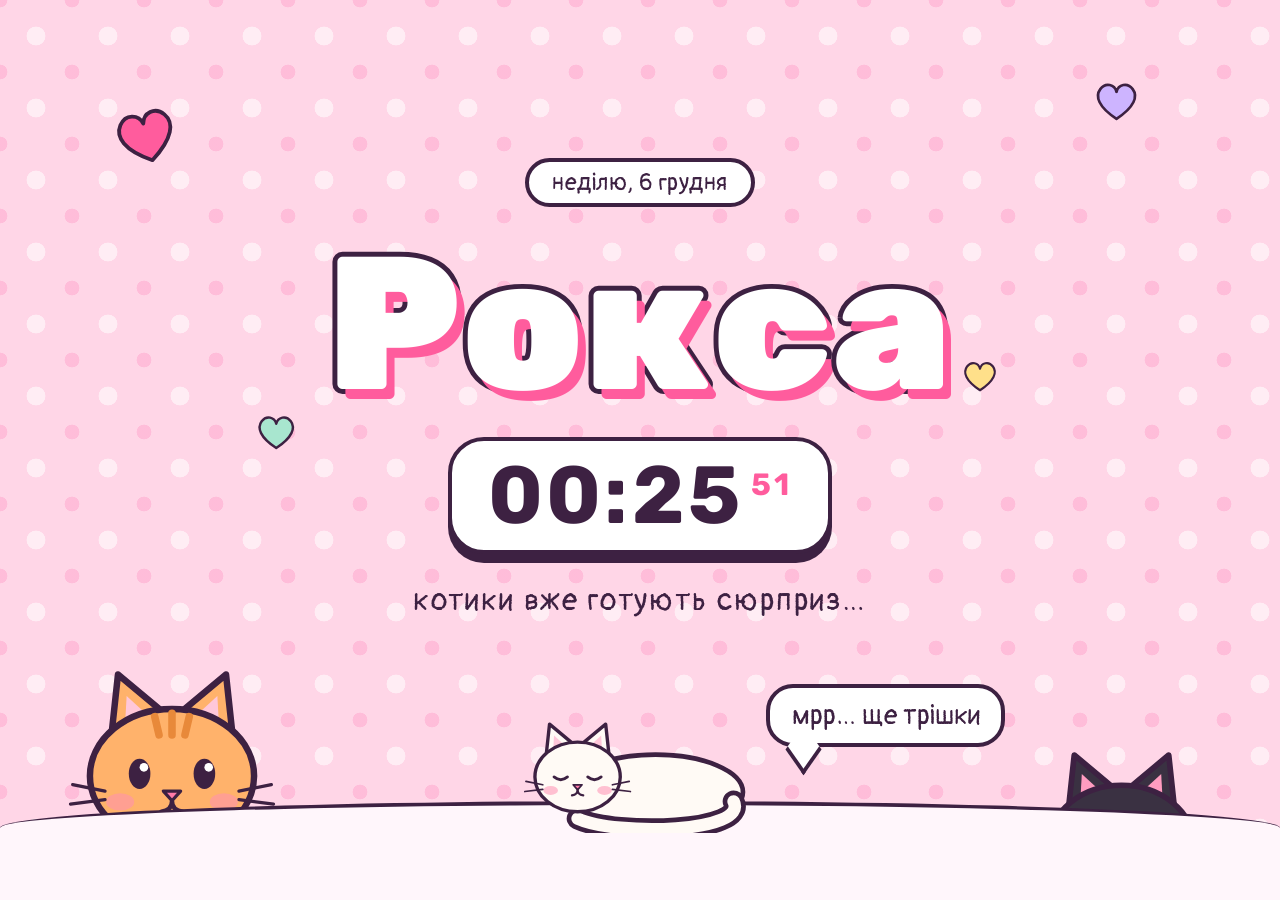
==== commit 364537af: "Kitty at /, test page with buttons, photos every 4 s, auto-publish - / always opens the config theme" ====
--- a/index.html
+++ b/index.html
@@ -128,9 +128,15 @@
   <div class="flash" aria-hidden="true"></div>
   <div class="grain" aria-hidden="true"></div>
 
+  <!-- only visible on /roksa25/test/ (?controls) -->
   <div class="controls" id="controls">
-    <select id="theme-select" title="Theme (keys 1–9)" aria-label="Theme"></select>
-    <button id="btn-test" title="Run the 60-second countdown now (T)">Test</button>
+    <select id="theme-select" title="Theme (keys 1–5)" aria-label="Theme"></select>
+    <button data-test="60" title="Countdown from 60 s (Shift+T)">▶ 60s</button>
+    <button data-test="20" title="Countdown from 20 s (T)">▶ 20s</button>
+    <button data-test="10" title="Countdown from 10 s">▶ 10s</button>
+    <button id="btn-cel" title="Jump to the celebration (C)">🎉</button>
+    <button id="btn-letter" title="Show the letter (L)">💌</button>
+    <button id="btn-reset" title="Back to real time (R)">↺</button>
     <button id="btn-fs" title="Fullscreen (F)" aria-label="Fullscreen">⛶</button>
   </div>
 
--- a/style.css
+++ b/style.css
@@ -424,8 +424,8 @@
 .slot:nth-child(2) .polaroid::before { background: rgba(111, 191, 147, .5); transform: translateX(-50%) rotate(4deg); }
 .right .slot:nth-child(1) .polaroid::before { background: rgba(156, 44, 79, .5); }
 
-.polaroid.in { animation: dropIn 1.6s cubic-bezier(.2, .9, .25, 1.05) forwards; }
-.polaroid.out { animation: liftOut 1.2s ease-in forwards; }
+.polaroid.in { animation: dropIn .9s cubic-bezier(.2, .9, .25, 1.05) forwards; }
+.polaroid.out { animation: liftOut .5s ease-in forwards; }
 @keyframes dropIn {
   0% { opacity: 0; transform: translateY(calc(var(--u) * -12)) rotate(calc(var(--r) * -2.5)) scale(1.15); }
   60% { opacity: 1; }
@@ -440,6 +440,8 @@
 @keyframes float { to { transform: translateY(calc(var(--u) * -1.4)); } }
 
 /* ───────────────────────── controls ───────────────────────── */
+.controls { display: none !important; }
+body.show-controls .controls { display: flex !important; }
 .controls {
   position: fixed;
   z-index: 60;
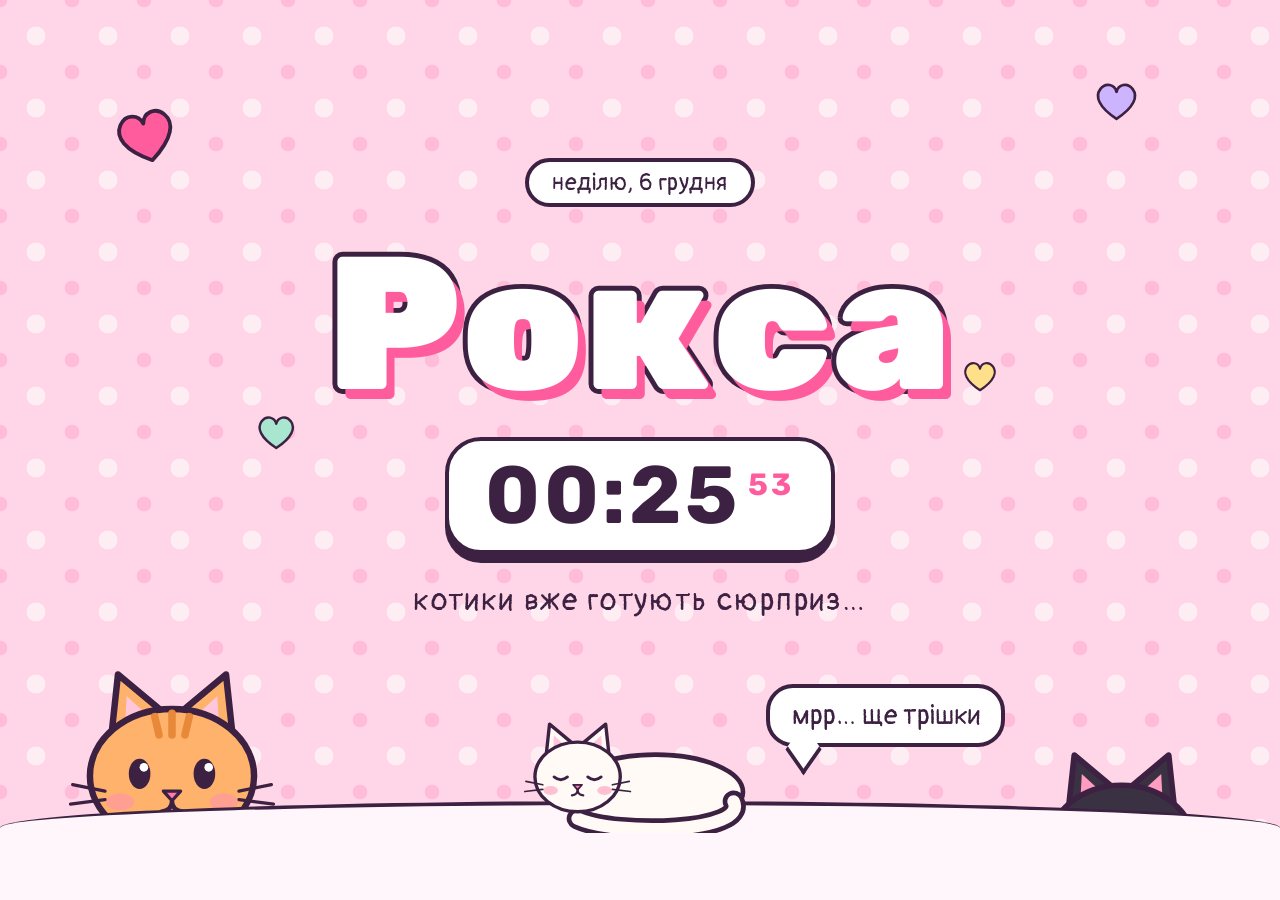
==== commit c002c51d: "Add /gallery/ title editor, photos.js, and the Office theme - photos.js holds the photo list; /galle" ====
--- a/index.html
+++ b/index.html
@@ -12,6 +12,7 @@
   <link rel="stylesheet" href="assets/fonts/fonts-modern.css">
   <link rel="stylesheet" href="style.css">
   <script src="config.js"></script>
+  <script src="photos.js"></script>
   <!-- picks the theme (?theme=… → saved choice → config) and loads themes/<id>.css -->
   <script src="themes/registry.js"></script>
 </head>
@@ -138,6 +139,7 @@
     <button id="btn-letter" title="Show the letter (L)">💌</button>
     <button id="btn-reset" title="Back to real time (R)">↺</button>
     <button id="btn-fs" title="Fullscreen (F)" aria-label="Fullscreen">⛶</button>
+    <a href="gallery/" target="_blank" rel="noopener" class="ctl-link" title="Photos & titles">🖼</a>
   </div>
 
   <script src="flowers.js"></script>
--- a/assets/fonts/fonts-modern.css
+++ b/assets/fonts/fonts-modern.css
@@ -310,3 +310,75 @@
   src: url(Unbounded-900-latin.woff2) format('woff2');
   unicode-range: U+0000-00FF, U+0131, U+0152-0153, U+02BB-02BC, U+02C6, U+02DA, U+02DC, U+0304, U+0308, U+0329, U+2000-206F, U+20AC, U+2122, U+2191, U+2193, U+2212, U+2215, U+FEFF, U+FFFD;
 }
+@font-face {
+  font-family: 'Caveat';
+  font-style: normal;
+  font-weight: 700;
+  font-display: swap;
+  src: url(Caveat-700-cyrillic.woff2) format('woff2');
+  unicode-range: U+0301, U+0400-045F, U+0490-0491, U+04B0-04B1, U+2116;
+}
+@font-face {
+  font-family: 'Caveat';
+  font-style: normal;
+  font-weight: 700;
+  font-display: swap;
+  src: url(Caveat-700-latin-ext.woff2) format('woff2');
+  unicode-range: U+0100-02BA, U+02BD-02C5, U+02C7-02CC, U+02CE-02D7, U+02DD-02FF, U+0304, U+0308, U+0329, U+1D00-1DBF, U+1E00-1E9F, U+1EF2-1EFF, U+2020, U+20A0-20AB, U+20AD-20C4, U+2113, U+2C60-2C7F, U+A720-A7FF;
+}
+@font-face {
+  font-family: 'Caveat';
+  font-style: normal;
+  font-weight: 700;
+  font-display: swap;
+  src: url(Caveat-700-latin.woff2) format('woff2');
+  unicode-range: U+0000-00FF, U+0131, U+0152-0153, U+02BB-02BC, U+02C6, U+02DA, U+02DC, U+0304, U+0308, U+0329, U+2000-206F, U+20AC, U+2122, U+2191, U+2193, U+2212, U+2215, U+FEFF, U+FFFD;
+}
+@font-face {
+  font-family: 'IBM Plex Mono';
+  font-style: normal;
+  font-weight: 400;
+  font-display: swap;
+  src: url(IBMPlexMono-400-cyrillic.woff2) format('woff2');
+  unicode-range: U+0301, U+0400-045F, U+0490-0491, U+04B0-04B1, U+2116;
+}
+@font-face {
+  font-family: 'IBM Plex Mono';
+  font-style: normal;
+  font-weight: 400;
+  font-display: swap;
+  src: url(IBMPlexMono-400-latin-ext.woff2) format('woff2');
+  unicode-range: U+0100-02BA, U+02BD-02C5, U+02C7-02CC, U+02CE-02D7, U+02DD-02FF, U+0304, U+0308, U+0329, U+1D00-1DBF, U+1E00-1E9F, U+1EF2-1EFF, U+2020, U+20A0-20AB, U+20AD-20C4, U+2113, U+2C60-2C7F, U+A720-A7FF;
+}
+@font-face {
+  font-family: 'IBM Plex Mono';
+  font-style: normal;
+  font-weight: 400;
+  font-display: swap;
+  src: url(IBMPlexMono-400-latin.woff2) format('woff2');
+  unicode-range: U+0000-00FF, U+0131, U+0152-0153, U+02BB-02BC, U+02C6, U+02DA, U+02DC, U+0304, U+0308, U+0329, U+2000-206F, U+20AC, U+2122, U+2191, U+2193, U+2212, U+2215, U+FEFF, U+FFFD;
+}
+@font-face {
+  font-family: 'IBM Plex Mono';
+  font-style: normal;
+  font-weight: 600;
+  font-display: swap;
+  src: url(IBMPlexMono-600-cyrillic.woff2) format('woff2');
+  unicode-range: U+0301, U+0400-045F, U+0490-0491, U+04B0-04B1, U+2116;
+}
+@font-face {
+  font-family: 'IBM Plex Mono';
+  font-style: normal;
+  font-weight: 600;
+  font-display: swap;
+  src: url(IBMPlexMono-600-latin-ext.woff2) format('woff2');
+  unicode-range: U+0100-02BA, U+02BD-02C5, U+02C7-02CC, U+02CE-02D7, U+02DD-02FF, U+0304, U+0308, U+0329, U+1D00-1DBF, U+1E00-1E9F, U+1EF2-1EFF, U+2020, U+20A0-20AB, U+20AD-20C4, U+2113, U+2C60-2C7F, U+A720-A7FF;
+}
+@font-face {
+  font-family: 'IBM Plex Mono';
+  font-style: normal;
+  font-weight: 600;
+  font-display: swap;
+  src: url(IBMPlexMono-600-latin.woff2) format('woff2');
+  unicode-range: U+0000-00FF, U+0131, U+0152-0153, U+02BB-02BC, U+02C6, U+02DA, U+02DC, U+0304, U+0308, U+0329, U+2000-206F, U+20AC, U+2122, U+2191, U+2193, U+2212, U+2215, U+FEFF, U+FFFD;
+}
--- a/style.css
+++ b/style.css
@@ -475,6 +475,7 @@
   cursor: pointer;
   backdrop-filter: blur(6px);
 }
+.controls .ctl-link { font: 500 13px/1 system-ui, sans-serif; text-decoration: none; color: inherit; background: rgba(255, 255, 255, .08); border: 1px solid rgba(255, 255, 255, .22); border-radius: 999px; padding: 8px 12px; }
 .controls button:hover, .controls button:focus-visible { background: rgba(205, 182, 242, .25); outline: none; }
 
 /* ───────────────────────── the letter ───────────────────────── */
